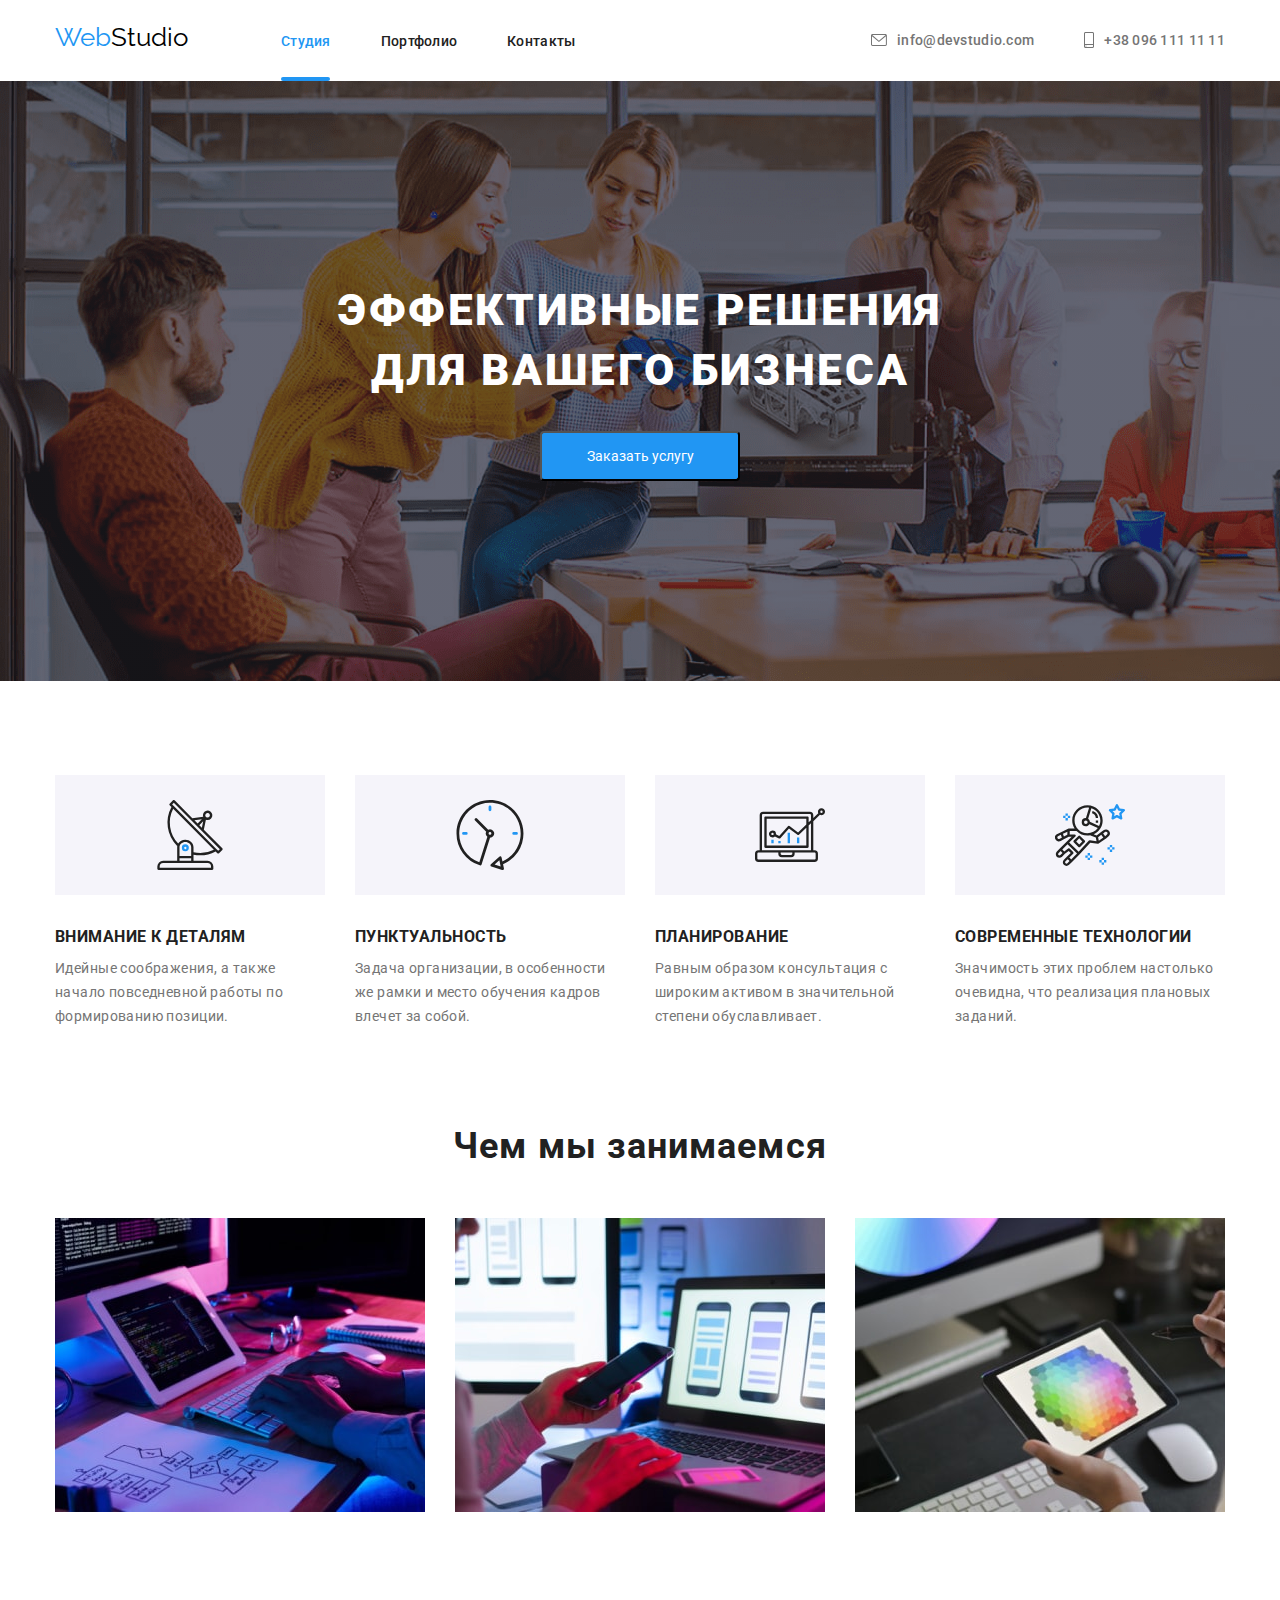
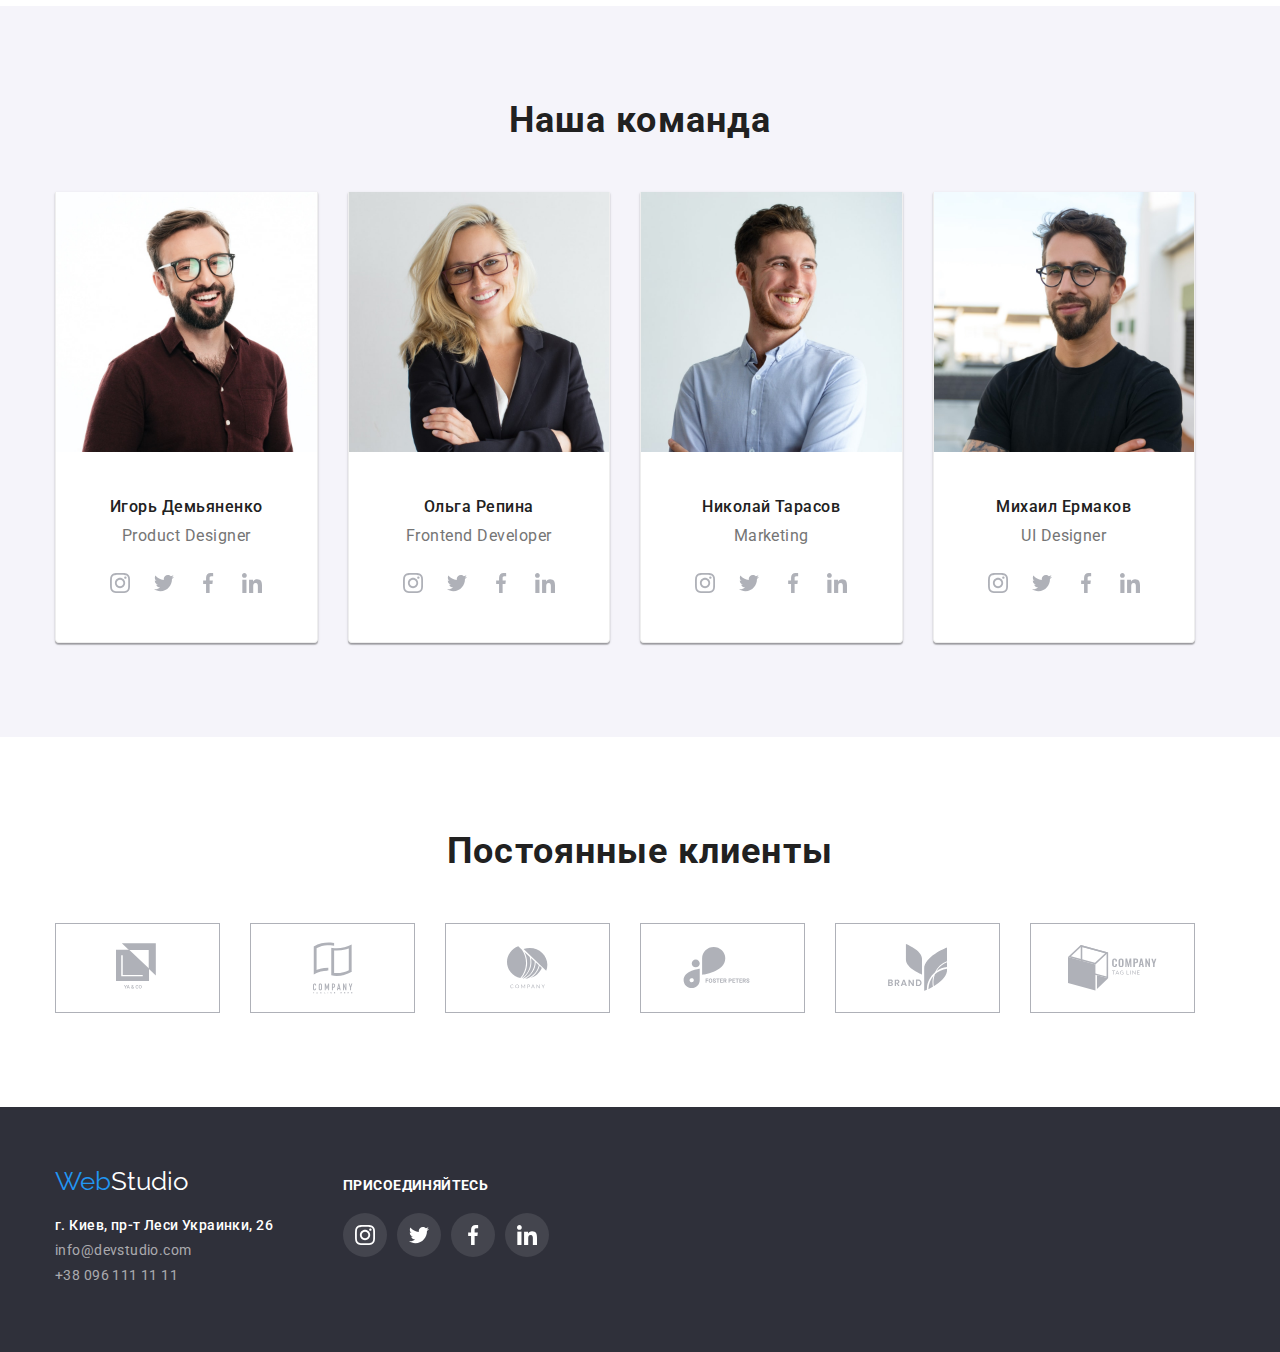
==== index.html @ 27ed043b "Positioning of ::after added" ====
<!DOCTYPE html>
<html lang="ru">
  <head>
    <meta charset="UTF-8" />
    <meta name="viewport" content="width=device-width, initial-scale=1.0" />
    <title>WebStudio</title>
    <link
      rel="stylesheet"
      href="https://cdnjs.cloudflare.com/ajax/libs/modern-normalize/1.0.0/modern-normalize.css"
    />
    <link
      href="https://fonts.googleapis.com/css2?family=Raleway:wght@700&family=Roboto:ital,wght@0,400;0,500;0,900;1,700&display=swap"
      rel="stylesheet"
    />
    <link
    rel="stylesheet"
    href="https://cdnjs.cloudflare.com/ajax/libs/animate.css/4.1.1/animate.min.css"
  />
    <link rel="stylesheet" href="./css/styles.css" />
   <header class="header">
     <div class="container">
      <nav class="nav-list link">
        <a
          class="logo animate__headShake"
          href="./index.html"
          aria-label="Логотип Web Studio"
          lang="en"
          ><span class="web-logo">Web</span> <span class="studio-logo">Studio</span></a
        >
        <ul class="header-items list">
          <li class="header-element">
            <a class="header-item link current" href="/">Студия</a>
          </li>
          <li class="header-element">
            <a class="header-item link" href="./portfolio.html">Портфолио</a>
          </li>
          <li class="header-element">
            <a class="header-item link" href="/">Контакты</a>
          </li>
        </ul>
      </nav>
      <ul class="header-contacts list">
        <li class="header-element">
          
          <a class="contacts-item link" href="mailto:info@devstudio.com">
            <svg class="contacts-svg-icon" width="16px" height="12px">
            <use href="./images/sprite/sprite.svg#icon-envelope">
            </use>
          </svg>info@devstudio.com
        </a></li>
        <li>
          <a class="contacts-item link" href="tel:+380961111111">
            <svg class="contacts-svg-icon" width="10px" height="16px">
            <use href="./images/sprite/sprite.svg#icon-smartphone">
            </use>
          </svg>+38 096 111 11 11</a></li>
      </ul>
        </div>
    </header>
    <main>
      <!--HERO-->
      <section class="hero background">
        <div class="container">
        <h1 class="hero-title">Эффективные решения <br />для вашего бизнеса</h1>
        <button type="button" class="button" data-modal-open>Заказать услугу</button>
      </div>
      </section>
      <!--OUR ADVANTAGES-->
      <section class="advantages-section section">
        <div class="container">
        <h2 hidden>Наши преимущества</h2>
        <ul class="advantages-list list"> 
          <li class="advantages antenna">
            <h3 class="advantages-title">Внимание к деталям</h3>
            <p class="advantages-text">
              Идейные соображения, а также начало повседневной работы по
              формированию позиции.
            </p>
          </li>
          <li class="advantages clock">
            <h3 class="advantages-title">Пунктуальность</h3>
            <p class="advantages-text">
              Задача организации, в особенности же рамки и место обучения кадров
              влечет за собой.
            </p>
          </li>
          <li class="advantages diagram">
            <h3 class="advantages-title">Планирование</h3>
            <p class="advantages-text">
              Равным образом консультация с широким активом в значительной
              степени обуславливает.
            </p>
          </li>
          <li class="advantages astronaut">
            <h3 class="advantages-title">Современные технологии</h3>
            <p class="advantages-text">
              Значимость этих проблем настолько очевидна, что реализация
              плановых заданий.
            </p>
          </li>
        </ul>
        </div>
      </section>
      <!--SERVICES-->
      <section class="services section">
        <div class="container">
        <h2 class="services-title">Чем мы занимаемся</h2>
        <ul class="services-images list ">
          <li class="services-item">
            <img class="services-image"
              src="./images/services/services-1.jpg"
              alt="Сотрудник печатает"
              width="370"
              height="294"
            />
          </li>
          <li class="services-item">
            <img class="services-image"
             src="./images/services/services-2.jpg"
              alt="Сотрудник смотрит в телефон"
              width="370"
              height="294"
            />
          </li>
          <li class="services-item">
            <img class="services-image"
             src="./images/services/services-3.jpg"
              alt="Сотрудник работает с планшетом"
              width="370"
              height="294"
            />
          </li>
        </ul>
      </section>
      <!--OUR TEAM-->
      <section class="team section">
        <div class="container">
        <h2 class="team-title">Наша команда</h2>
        <ul class="team-list list">
          <li class="team-content">
            <img class="team-image"
              src="./images/our-team/team-1.jpg"
              alt="Игорь Демьяненко"
              width="270"
              height="260"
            />
            <div class="team-element">
            <h3 class="team-member">Игорь Демьяненко</h3>
            <p class="team-position" lang="en">Product Designer</p>
         <ul class="social-links list">
           <li class="social-list-item">
<a class="social-link-item" href="/" alt="Instagram">
  <svg class="social-list-svg">
    <use href="./images/sprite/sprite.svg#icon-instagram">
    </use>
  </svg>
</a>
           </li>
           <li class="social-list-item">
<a class="social-link-item" href="/" alt="Twitter">
  <svg class="social-list-svg">
    <use href="./images/sprite/sprite.svg#icon-twitter">
    </use>
  </svg>
</a><li class="social-list-item">
<a class="social-link-item" href="/" alt="Facebook">
  <svg class="social-list-svg">
    <use href="./images/sprite/sprite.svg#icon-facebook">
    </use>
  </svg>
</a>
<li class="social-list-item">
<a class="social-link-item" href="/" alt="LinkedIn">
  <svg class="social-list-svg">
    <use href="./images/sprite/sprite.svg#icon-linkedin">
    </use>
  </svg>
</a>
         </ul>
          </div>
          </li>
          <li class="team-content">
            <img class="team-image"
              src="./images/our-team/team-2.jpg"
              alt="Ольга Репина"
              width="270"
              height="260"
            />
           <div class="team-element">
            <h3 class="team-member">Ольга Репина</h3>
            <p class="team-position" lang="en">Frontend Developer</p>
          <ul class="social-links list">
           <li class="social-list-item">
<a class="social-link-item" href="/" alt="Instagram">
  <svg class="social-list-svg">
    <use href="./images/sprite/sprite.svg#icon-instagram">
    </use>
  </svg>
</a>
           </li>
           <li class="social-list-item">
<a class="social-link-item" href="/" alt="Twitter">
  <svg class="social-list-svg">
    <use href="./images/sprite/sprite.svg#icon-twitter">
    </use>
  </svg>
</a><li class="social-list-item">
<a class="social-link-item" href="/" alt="Facebook">
  <svg class="social-list-svg">
    <use href="./images/sprite/sprite.svg#icon-facebook">
    </use>
  </svg>
</a>
<li class="social-list-item">
<a class="social-link-item" href="/" alt="LinkedIn">
  <svg class="social-list-svg">
    <use href="./images/sprite/sprite.svg#icon-linkedin">
    </use>
  </svg>
</a>
         </ul>
          </div>
          </li>
          <li class="team-content">
            <img class="team-image"
              src="./images/our-team/team-3.jpg"
              alt="Николай Тарасов"
              width="270"
              height="260"
            />
            <div class="team-element">
            <h3 class="team-member">Николай Тарасов</h3>
            <p class="team-position" lang="en">Marketing</p>
           <ul class="social-links list">
           <li class="social-list-item">
<a class="social-link-item" href="/" alt="Instagram">
  <svg class="social-list-svg">
    <use href="./images/sprite/sprite.svg#icon-instagram">
    </use>
  </svg>
</a>
           </li>
           <li class="social-list-item">
<a class="social-link-item" href="/" alt="Twitter">
  <svg class="social-list-svg">
    <use href="./images/sprite/sprite.svg#icon-twitter">
    </use>
  </svg>
</a><li class="social-list-item">
<a class="social-link-item" href="/" alt="Facebook">
  <svg class="social-list-svg">
    <use href="./images/sprite/sprite.svg#icon-facebook">
    </use>
  </svg>
</a>
<li class="social-list-item">
<a class="social-link-item" href="/" alt="LinkedIn">
  <svg class="social-list-svg">
    <use href="./images/sprite/sprite.svg#icon-linkedin">
    </use>
  </svg>
</a>
         </ul>  
          </div>
          </li>
          <li class="team-content">
            <img class="team-image"
              src="./images/our-team/team-4.jpg"
              alt="Михаил Ермаков"
              width="270"
              height="260"
            />
            <div class="team-element">
            <h3 class="team-member">Михаил Ермаков</h3>
            <p class="team-position" lang="en">UI Designer</p>
           <ul class="social-links list">
           <li class="social-list-item">
<a class="social-link-item" href="/" alt="Instagram">
  <svg class="social-list-svg">
    <use href="./images/sprite/sprite.svg#icon-instagram">
    </use>
  </svg>
</a>
           </li>
           <li class="social-list-item">
<a class="social-link-item" href="/" alt="Twitter">
  <svg class="social-list-svg">
    <use href="./images/sprite/sprite.svg#icon-twitter">
    </use>
  </svg>
</a>
</li>
<li class="social-list-item">
<a class="social-link-item" href="/" alt="Facebook">
  <svg class="social-list-svg">
    <use href="./images/sprite/sprite.svg#icon-facebook">
    </use>
  </svg>
</a></li>
<li class="social-list-item">
<a class="social-link-item" href="/" alt="LinkedIn">
  <svg class="social-list-svg">
    <use href="./images/sprite/sprite.svg#icon-linkedin">
    </use>
  </svg>
</a></li>
         </ul>  
          </div>
          </li>
        </ul>
        </div>
      </section>
<!--OUR CLIENTS-->  
      <section class="clients section">
        <div class="container">
          <h2 class="clients-title">Постоянные клиенты</h2>
          <ul class="clients-list list">
            <li class="clients-item">
              <a class="clients-link" href="">
        <svg class="clients-logo" width="44" height="49">
          <use href="./images/sprite/sprite.svg#icon-logo-1"></use>
        </svg>
        </a>
            </li>
            <li class="clients-item">
               <a class="clients-link" href="">
        <svg class="clients-logo" width="40" height="52">
          <use href="./images/sprite/sprite.svg#icon-logo-2"></use>
        </svg>
        </a>
            </li>
            <li class="clients-item">
               <a class="clients-link" href="">
        <svg class="clients-logo" width="41" height="43">
          <use href="./images/sprite/sprite.svg#icon-logo-3"></use>
        </svg>
        </a>
            </li>
            <li class="clients-item">
               <a class="clients-link" href="">
        <svg class="clients-logo" width="80" height="42">
          <use href="./images/sprite/sprite.svg#icon-logo-4"></use>
        </svg>
        </a>
            </li>
            <li class="clients-item">
              <a class="clients-link" href="">
        <svg class="clients-logo" width="59" height="47">
          <use href="./images/sprite/sprite.svg#icon-logo-5"></use>
        </svg>
        </a>
            </li>
            <li class="clients-item">
               <a class="clients-link" href="">
        <svg class="clients-logo" width="89" height="46">
          <use href="./images/sprite/sprite.svg#icon-logo-6"></use>
        </svg>
        </a>
            </li>
          </ul>
        </div>

      </section>
    
    </main>
    
     <footer class="contacts background">
        <div class="container">
          <section class="section-details">
      
          
        <a class="footer-logo" href="./index.html" aria-label="Логотип Web Studio" lang="en"
          ><span class="web-logo">Web</span>
          <span class="studio-footer">Studio</span></a
        >
        <address>
          <ul>
          <li class="footer-address list"><a class="address link" 
            href="https://www.google.com/maps/place/Lesi+Ukrainky+Blvd,+26,+Kyiv,+Ukraine,+02000/@50.4265807,30.5361971,17z/data=!3m1!4b1!4m5!3m4!1s0x40d4cf0e033ecbe9:0x57a4dffefec77da0!8m2!3d50.4265807!4d30.5383858"
            >г. Киев, пр-т Леси Украинки, 26</a
          ></li>

         <li class="footer-address list"><a class="contact-details link" href="mailto:info@devstudio.com">info@devstudio.com</a></li>
          <li class="footer-address list"><a class="contact-details link" href="tel:+380961111111">+38 096 111 11 11</a></li>
        </ul>
        </address>
        </section>
        <div class="join-us">
          <b class="join-us-title">присоединяйтесь</b>
          <ul class="footer-social-links list">
            <li class="footer-list-item">
<a class="footer-social-link" href="/" alt="Instagram">
  <svg class="footer-social-svg">
    <use href="./images/sprite/sprite.svg#icon-instagram">
    </use>
  </svg>
</a>
            </li>
           <li class="footer-list-item">
<a class="footer-social-link" href="/" alt="Twitter">
  <svg class="footer-social-svg">
    <use href="./images/sprite/sprite.svg#icon-twitter">
    </use>
  </svg>
</a></li>
<li class="footer-list-item">
<a class="footer-social-link" href="/" alt="Facebook">
  <svg class="footer-social-svg">
    <use href="./images/sprite/sprite.svg#icon-facebook">
    </use>
  </svg>
</a></li>
<li class="footer-list-item">
<a class="footer-social-link" href="/" alt="LinkedIn">
  <svg class="footer-social-svg">
    <use href="./images/sprite/sprite.svg#icon-linkedin">
    </use>
  </svg>
</a></li>
          </ul>
        </div>
        </div>
      </footer>
      <div class="backdrop is-hidden" data-modal>
        <div class="modal">
         <button type="button" class="close-button" data-modal-close>
           X
         </button>
        </div>
      </div>
      <script src="./js/modal.js">

      </script>
  </body>
</html>
---- css/styles.css ----
:root {
  /* Fonts */
  --main-font: "Roboto", sans-serif;
  --logo-font: "Raleway", sans-serif;
  /* Colors */
  --white-color: #ffffff;
  --black-color: #000000;
  --title-text-color: #212121;
  --primary-text-color: #757575;
  --section-background-color: #2f303a;
  --team-background-color: #f5f4fa;
  --accent-color: #2196f3;
  --active-links-color: #3c20f3;
  --contact-details-color: rgba(255, 255, 255, 0.6);
  --border-color: #eeeeee;
  --border-bottom-color: #ececec;
  --gradient-color: rgba(47, 48, 58, 0.4);
  --social-links-color: #afb1b8;
  --footer-social-links: rgba(255, 255, 255, 0.1);
  --overlay-color: rgba(0, 0, 0, 0.2);
  --portfolio-overlay: rgba(33, 150, 243, 0.9);
  --close-border-color: 1px solid rgba(0, 0, 0, 0.1);
}
*,
*::before,
*::after {
  margin: 0;
  padding: 0;
}
body {
  background-color: var(--white-color);
  font-family: var(--main-font);
  font-size: 14px;
}
img {
  display: block;
  width: 100%;
  height: auto;
}
.list {
  list-style: none;
}
.link {
  text-decoration: none;
}
.address {
  font-style: normal;
}
.container {
  width: 1200px;
  padding: 0 15px;
  margin: 0 auto;
}
.section {
  padding-top: 94px;
  padding-bottom: 94px;
}

/* ======== LOGO ======== */

.logo {
  font-family: var(--logo-font);

  display: flex;
  margin-right: 93px;

  font-size: 26px;
  text-decoration: none;
  animation-duration: 1500ms;
}
.footer-logo {
  font-family: var(--logo-font);

  display: flex;

  font-size: 26px;
  text-decoration: none;
  margin-bottom: 20px;
}
.web-logo {
  color: var(--accent-color);
}
.studio-logo {
  color: var(--black-color);
}
.studio-footer {
  color: var(--white-color);
}
.background {
  background-color: var(--section-background-color);
}

/* ======== END LOGO ======== */
/* ====== HEADER NAVIGATION LIST =======*/
.header .container {
  display: flex;
  align-items: baseline;
}
.header-bottom .container {
  display: flex;
  align-items: center;
  border-bottom: 1px solid var(--border-bottom-color);
}
.header-item {
  color: var(--title-text-color);

  font-weight: 500;
  line-height: 1.142;
  letter-spacing: 0.02em;
  transition: color 250ms cubic-bezier(0.4, 0, 0.2, 1);
}
.current::after {
  position: absolute;
  bottom: 0;
  content: "";
  display: flex;
  width: 49px;
  height: 4px;
  border-radius: 2px;
  margin-top: 28px;
  background-color: var(--accent-color);
}
.header-element {
  display: flex;
  margin-right: 50px;
}
.header-element:not(last-child) {
  margin-right: 50px;
}
.header-item:hover,
.header-item:focus,
.contacts-item:hover,
.contacts-item:focus {
  color: var(--accent-color);
}
.header-item:active {
  color: var(--active-links-color);
}
.header-items {
  display: flex;
  align-items: center;
  position: relative;
}
.header-items .link.current {
  color: var(--accent-color);
}
.nav-list {
  display: flex;
  align-items: baseline;
}

.header-contacts {
  display: flex;
  align-items: center;
  margin-left: auto;
}
.contacts-item {
  color: var(--primary-text-color);

  font-weight: 500;
  letter-spacing: 0.02em;
  transition: color 250ms cubic-bezier(0.4, 0, 0.2, 1);
}
.contacts-svg-icon {
  display: flex;
  align-self: center;
  margin-right: 10px;
}
.contacts-item .contacts-svg-icon {
  fill: var(--primary-text-color);
}
.contacts-item:hover .contacts-svg-icon,
.contacts-item:focus .contacts-svg-icon {
  fill: var(--accent-color);
}
.nav-list .link,
.header-contacts .link {
  display: flex;
  padding-top: 32px;
  padding-bottom: 32px;
}

/* ====== END HEADER NAVIGATION LIST =======*/
/* ======== HERO ======== */
.hero {
  margin: 0 auto;
  max-width: 1600px;
  background-image: linear-gradient(
      var(--gradient-color),
      var(--gradient-color)
    ),
    url("../images/hero/hero.png");
}
.hero .container {
  text-align: center;
  padding-top: 200px;
  padding-bottom: 200px;
}
.hero-title {
  color: var(--white-color);

  font-weight: 900;
  font-size: 44px;
  line-height: 1.363;
  letter-spacing: 0.06em;

  text-align: center;
  text-transform: uppercase;
}

/* ======== END HERO ======== */
/* ======== BUTTON ======== */

.button {
  background-color: var(--accent-color);
  color: var(--white-color);

  min-width: 200px;
  height: 50px;
  border-radius: 4px;
  padding: 10px 32px;
  margin-top: 30px;
}
.backdrop {
  position: fixed;
  top: 0;
  left: 0;
  width: 100%;
  height: 100%;
  background-color: var(--overlay-color);
  transition: all 250ms linear;
}
.backdrop.is-hidden {
  opacity: 0;
  visibility: hidden;
  pointer-events: none;
  transition: all 250ms linear 250ms;
}
.backdrop.is-hidden .modal {
  transform: translate(-50%, -50%) scale(0);
  transition: all 250ms linear 0ms;
}
.modal {
  position: absolute;
  top: 50%;
  left: 50%;
  transform: translate(-50%, -50%) scale(1);
  width: 528px;
  height: 581px;
  background-color: var(--white-color);
  transition: all 250ms linear 250ms;
}
.close-button {
  position: absolute;
  top: 8px;
  right: 8px;
  width: 30px;
  height: 30px;
  border: 1px solid var(--close-border-color);
  border-radius: 50%;
  background-color: var(--white-color);
  cursor: pointer;
}
/* ======== END BUTTON ======== */
/* ======= OUR ADVANTAGES ======== */

.advantages-section {
  padding-bottom: 0;
}
.advantages .container {
  display: flex;
  text-align: center;
}
.advantages-list {
  display: flex;
  text-align: left;
}

.advantages-title {
  color: var(--title-text-color);

  font-weight: 700;
  line-height: 1.142;
  letter-spacing: 0.03em;
  margin-bottom: 10px;

  text-transform: uppercase;
}
.advantages-item {
  width: 270px;
  margin-right: 30px;
}
.advantages-item:nth-child(n + 4) {
  margin-right: 0;
}
.advantages::before {
  display: inline-block;
  content: "";
  width: 270px;
  height: 120px;
  background-color: var(--team-background-color);
  margin-bottom: 30px;

  background-repeat: no-repeat;
  background-position: center;
}
.antenna::before {
  background-image: url(../images/sprite/antenna.svg);
}
.clock::before {
  background-image: url(../images/sprite/clock.svg);
}
.diagram::before {
  background-image: url(../images/sprite/diagram.svg);
}
.astronaut::before {
  background-image: url(../images/sprite/astronaut.svg);
}
.advantages-text {
  color: var(--primary-text-color);

  font-weight: 400;
  line-height: 1.714;
  letter-spacing: 0.03em;
  width: 270px;
  height: 75px;
  margin-right: 30px;
}
/* ======= END OUR ADVANTAGES ======== */
/* ======= SERVICES ======= */

.services .container {
  display: block;
}

.services-images {
  display: flex;
  font-size: 0;
}
.services-item {
  display: flex;
  margin-right: 30px;
}
.services-item:nth-child(3n) {
  margin-right: 0;
}
.services-title {
  color: var(--title-text-color);

  font-weight: 700;
  font-size: 36px;
  line-height: 1.166;
  text-align: center;
  letter-spacing: 0.03em;
  margin-bottom: 50px;
}
/* ======= END SERVICES ======= */
/* ======== OUR TEAM ========*/
.team {
  background-color: var(--team-background-color);
}
.team-list {
  display: flex;
  align-items: center;
}
.team-element {
  padding: 15px 30px;
}
.team-title {
  color: var(--title-text-color);

  font-weight: 700;
  font-size: 36px;
  line-height: 1.166;
  text-align: center;
  letter-spacing: 0.03em;
  margin-bottom: 50px;
}
.team-image {
  display: flex;
  width: 270px;
  margin-bottom: 30px;
}
.team-image:nth-child(4n) {
  margin: 0;
}
.team-content {
  background: var(--white-color);

  box-sizing: border-box;
  border-left: 1px solid var(--border-color);
  border-right: 1px solid var(--border-color);
  border-bottom: 1px solid var(--border-color);
  border-radius: 0px 0px 4px 4px;
  overflow: hidden;
  box-shadow: 0px 1px 3px rgba(0, 0, 0, 0.12), 0px 1px 1px rgba(0, 0, 0, 0.14),
    0px 2px 1px rgba(0, 0, 0, 0.2);
  border-radius: 0px 0px 4px 4px;

  margin-right: 30px;
}
.team-member {
  color: var(--title-text-color);

  font-weight: 500;
  font-size: 16px;
  line-height: 1.187;
  letter-spacing: 0.03em;

  text-align: center;
  margin-bottom: 10px;
}
.team-position {
  color: var(--primary-text-color);

  font-weight: 400;
  font-size: 16px;
  line-height: 1.187;
  letter-spacing: 0.03em;

  text-align: center;
  margin-bottom: 16px;
}
.social-links {
  display: flex;
  justify-content: center;
  padding-bottom: 22px;
}
.social-link-item {
  display: flex;
  justify-content: center;
  align-items: center;
  background-color: var(--white-color);
  border-radius: 50%;
  width: 44px;
  height: 44px;
  transition: background-color 250ms cubic-bezier(0.4, 0, 0.2, 1);
}
.social-list-svg {
  width: 20px;
  height: 20px;
  fill: var(--social-links-color);
}
.social-list-item:hover .social-list-svg,
.social-list-item:focus .social-list-svg {
  fill: var(--white-color);
}
.social-link-item:hover,
.social-link-item:focus {
  background-color: var(--accent-color);
}

/* ======== END OUR TEAM ========*/
/* ======== CLIENTS ==========*/
.clients-title {
  color: var(--title-text-color);

  font-weight: 700;
  font-size: 36px;
  line-height: 1.166;
  text-align: center;
  letter-spacing: 0.03em;
  margin-bottom: 50px;
}
.clients-list {
  display: flex;
}
.clients-link {
  display: flex;
}

.clients-item {
  display: flex;
  justify-content: center;
  align-items: center;
  border: 1px solid var(--social-links-color);
  margin-right: 30px;

  width: 170px;
  height: 90px;
  transition: all 250ms cubic-bezier(0.4, 0, 0.2, 1);
}
.clients-logo {
  display: flex;

  fill: var(--social-links-color);
}
.clients-item:hover .clients-logo,
.clients-item:focus .clients-logo {
  fill: var(--accent-color);
}
.clients-item:hover,
.clients-item:focus {
  border-color: var(--accent-color);
  fill: var(--accent-color);
}
.clients-item:not(last-child) {
  margin-right: 30px;
}
/* ======== END CLIENTS ========== */
/* ======== PORTFOLIO ======== */
.button-items {
  display: flex;
  justify-content: center;
  margin-bottom: 50px;
}
.button-title {
  color: var(--title-text-color);

  font-weight: 500;
  font-size: 16px;
  line-height: 1.625;
  letter-spacing: 0.03em;

  text-align: center;
  padding: 6px 22px;
  transition: all 250ms cubic-bezier(0.4, 0, 0.2, 1);
}
.button-title:hover,
.button-title:focus {
  background-color: var(--accent-color);
  color: var(--white-color);
}
.button-element {
  margin-right: 8px;

  box-sizing: border-box;
  border-radius: 4px;
  overflow: hidden;
}
.button-element:last-child {
  margin: 0;
}
.button-element .link {
  display: block;

  padding-top: 54px;
  padding-bottom: 54px;
}
.portfolio .container {
  display: flex;
  align-items: center;
}
.portfolio-list {
  display: flex;

  flex-wrap: wrap;
}
.portfolio-name {
  color: var(--title-text-color);

  font-weight: 700;
  font-size: 18px;
  line-height: 2;
  letter-spacing: 0.06em;

  margin-bottom: 4px;

  transition: color 250ms cubic-bezier(0.4, 0, 0.2, 1);
}
.portfolio-item {
  color: var(--primary-text-color);

  font-weight: normal;
  font-size: 16px;
  line-height: 1.875;
  letter-spacing: 0.03em;
}
.portfolio-element {
  position: relative;
  background: var(--white-color);

  display: flex;

  width: 370px;
  margin-right: 30px;
  margin-bottom: 30px;
}
.portfolio-element:nth-child(3n) {
  margin-right: 0;
}
.portfolio-element:nth-last-child(-n + 3) {
  margin-bottom: 0;
}
.portfolio-title {
  transition: all 250ms cubic-bezier(0.4, 0, 0.2, 1);
}
.portfolio-title:hover,
.portfolio-title:focus {
  box-shadow: 0px 1px 1px rgba(0, 0, 0, 0.12), 0px 4px 4px rgba(0, 0, 0, 0.06),
    1px 4px 6px rgba(0, 0, 0, 0.16);
}
.portfolio-content {
  padding: 20px 24px;

  box-sizing: border-box;
  border-left: 1px solid var(--border-color);
  border-right: 1px solid var(--border-color);
  border-bottom: 1px solid var(--border-color);
}
.portfolio-name:hover,
.portfolio-name:focus {
  color: var(--accent-color);
}
.overlay {
  position: absolute;
  top: 0;
  left: 0;
  width: 100%;
  height: 294px;
  background-color: var(--portfolio-overlay);
}
/* ======== END PORTFOLIO ======== */
/* ======= CONTACTS ========= */

.contacts .container {
  display: flex;
  align-items: baseline;
  margin-left: auto;
  margin-right: auto;
  padding-top: 60px;
  padding-bottom: 60px;
}
.section-details {
  display: block;
}
.address {
  color: var(--white-color);

  font-weight: 500;
  letter-spacing: 0.03em;
  padding-top: 20px;
  transition: color 250ms cubic-bezier(0.4, 0, 0.2, 1);
}
.address:hover,
.address:focus {
  color: var(--accent-color);
}
.footer-address {
  margin-bottom: 9px;
}
.contact-details {
  color: var(--contact-details-color);

  font-style: normal;
  font-weight: 400;
  letter-spacing: 0.03em;
  transition: color 250ms cubic-bezier(0.4, 0, 0.2, 1);
}
.contact-details:hover,
.contact-details:focus {
  color: var(--accent-color);
}
/* ======= END CONTACTS ========= */
/* ======= JOIN US ========= */
.join-us {
  margin-left: 70px;
}
.join-us-title {
  display: flex;
  color: var(--white-color);
  font-weight: 700;
  font-size: 14px;
  letter-spacing: 0.03em;
  text-transform: uppercase;
  padding-bottom: 20px;
  font-style: none;
}
.footer-social-links {
  display: flex;
  align-items: center;
}
.footer-social-link {
  display: flex;
  justify-content: center;
  align-items: center;
  background-color: var(--footer-social-links);
  border-radius: 50%;
  width: 44px;
  height: 44px;
  transition-property: background-color 250ms cubic-bezier(0.4, 0, 0.2, 1);
}
.footer-list-item {
  margin-left: 10px;
}
.footer-list-item:first-child {
  margin-left: 0px;
}
.footer-social-svg {
  width: 20px;
  height: 20px;
  fill: var(--white-color);
}
.footer-social-link:hover,
.footer-social-link:focus {
  background-color: var(--accent-color);
}
.social-list-item:hover .footer-social-svg,
.social-list-item:focus .social-list-svg {
  fill: var(--white-color);
}
/* ======= END JOIN US ========= */
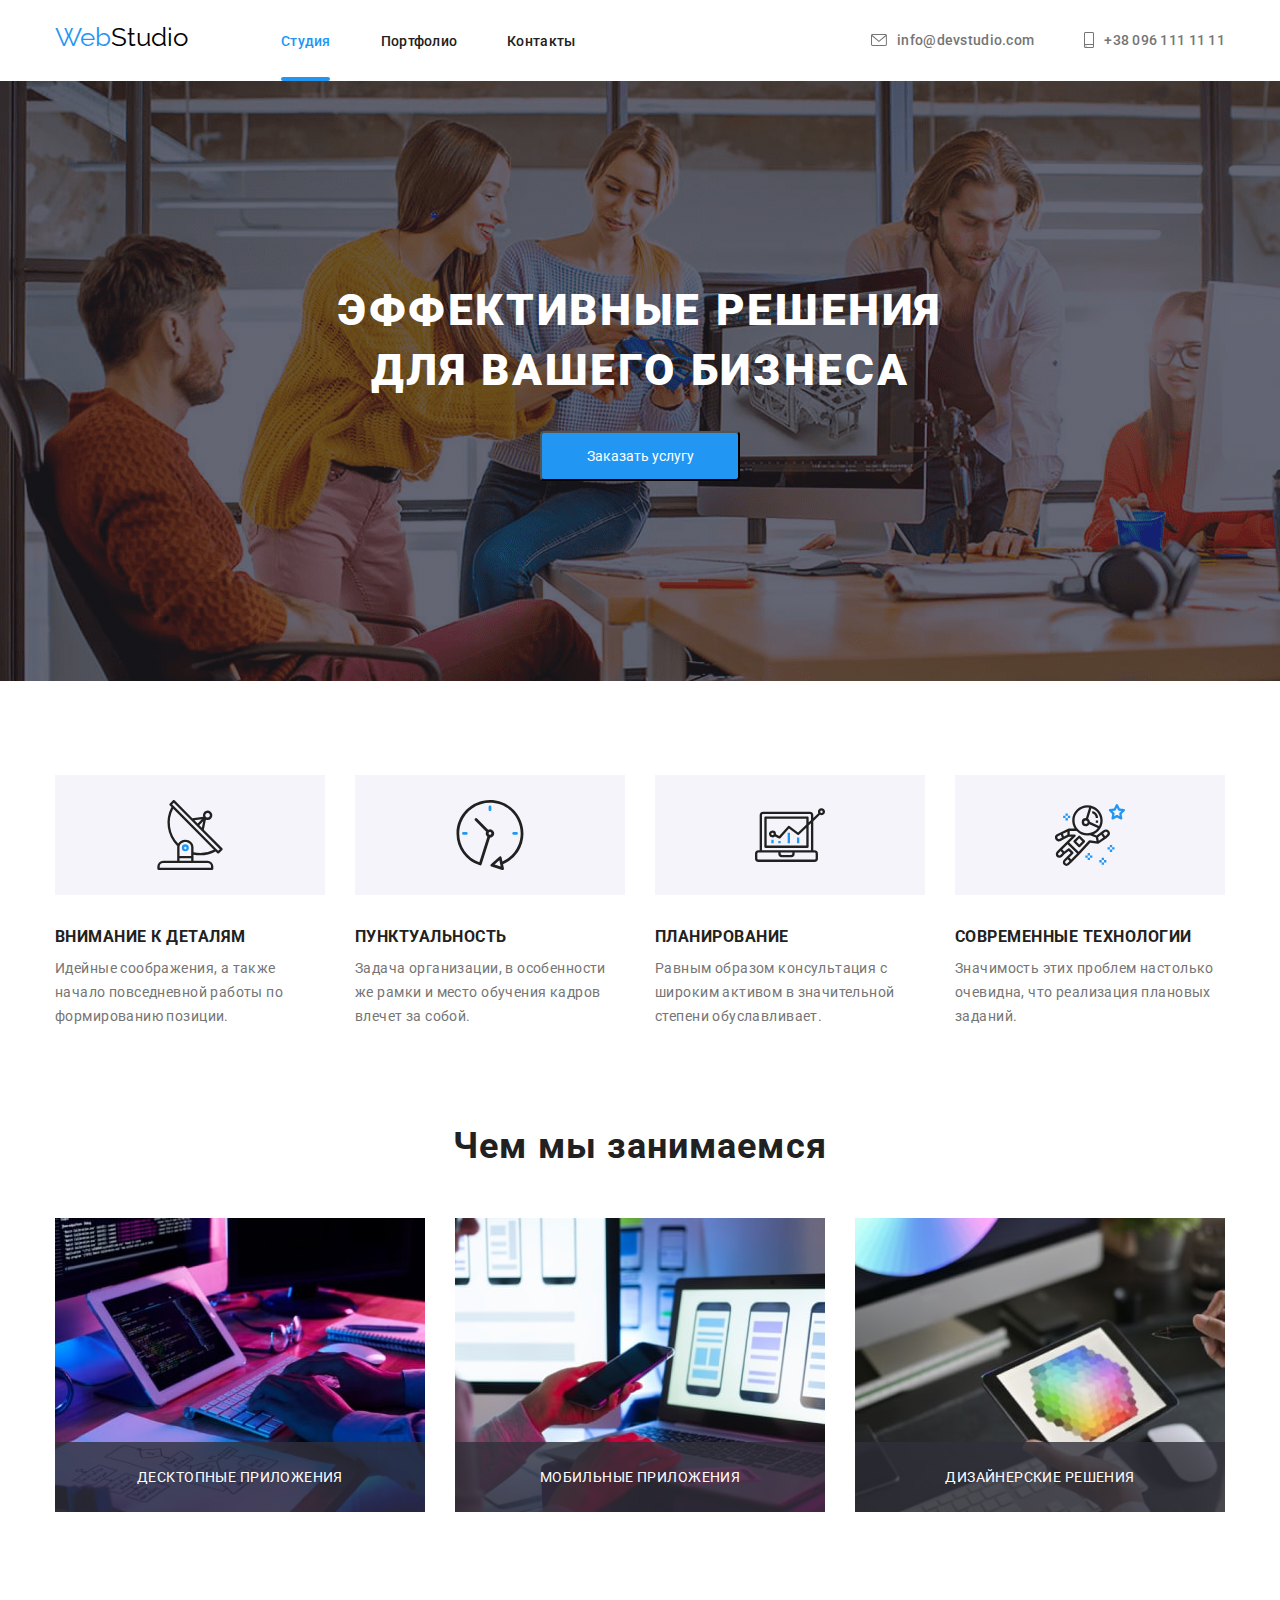
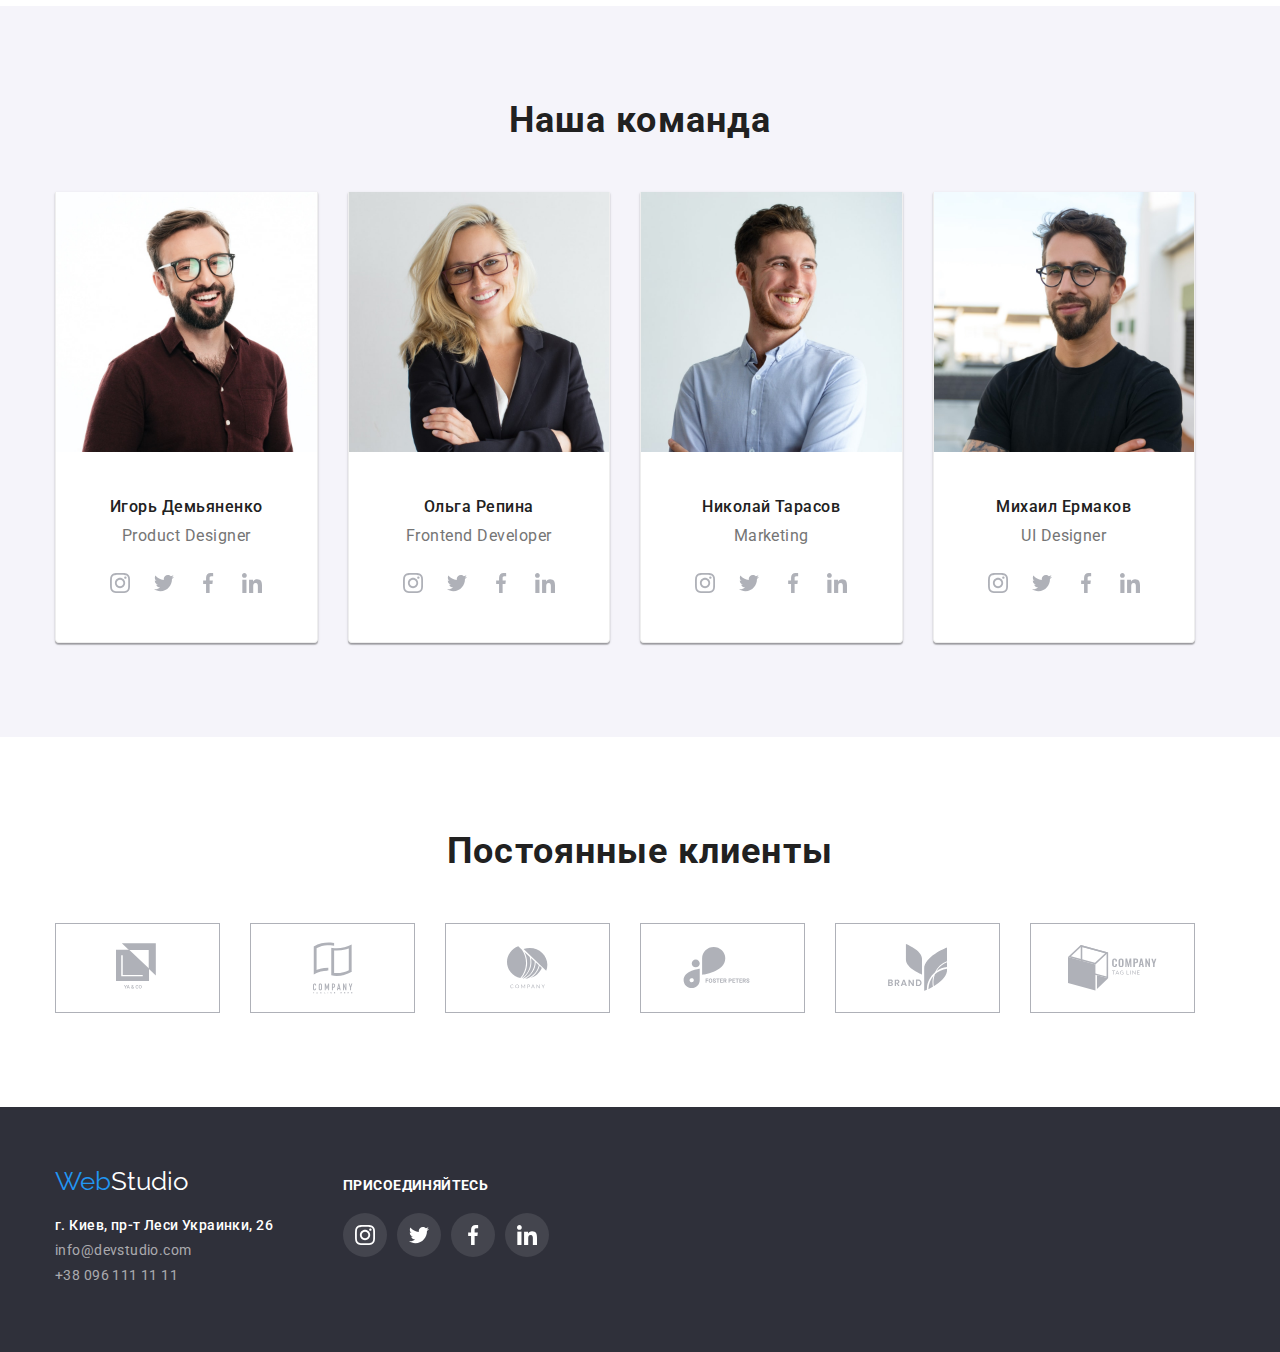
==== commit 610e8886: "Services Overlay added" ====
--- a/index.html
+++ b/index.html
@@ -63,6 +63,16 @@
         <div class="container">
         <h1 class="hero-title">Эффективные решения <br />для вашего бизнеса</h1>
         <button type="button" class="button" data-modal-open>Заказать услугу</button>
+      <div class="backdrop is-hidden" data-modal>
+        <div class="modal">
+         <button type="button" class="close-button" data-modal-close>
+         Х
+         </button>
+        </div>
+      </div>
+      <script src="./js/modal.js">
+
+      </script>
       </div>
       </section>
       <!--OUR ADVANTAGES-->
@@ -107,28 +117,37 @@
         <h2 class="services-title">Чем мы занимаемся</h2>
         <ul class="services-images list ">
           <li class="services-item">
+            <div class="services-overlay">
             <img class="services-image"
               src="./images/services/services-1.jpg"
               alt="Сотрудник печатает"
               width="370"
               height="294"
             />
+            <p class="overlay-text">Десктопные приложения</p>
+            </div>
           </li>
           <li class="services-item">
+            <div class="services-overlay">
             <img class="services-image"
              src="./images/services/services-2.jpg"
               alt="Сотрудник смотрит в телефон"
               width="370"
               height="294"
             />
+            <p class="overlay-text">Мобильные приложения</p>
+            </div>
           </li>
           <li class="services-item">
+            <div class="services-overlay">
             <img class="services-image"
              src="./images/services/services-3.jpg"
               alt="Сотрудник работает с планшетом"
               width="370"
               height="294"
             />
+            <p class="overlay-text">Дизайнерские решения</p>
+            </div>
           </li>
         </ul>
       </section>
@@ -421,15 +440,6 @@
         </div>
         </div>
       </footer>
-      <div class="backdrop is-hidden" data-modal>
-        <div class="modal">
-         <button type="button" class="close-button" data-modal-close>
-           X
-         </button>
-        </div>
-      </div>
-      <script src="./js/modal.js">
-
-      </script>
+      
   </body>
 </html>
--- a/css/styles.css
+++ b/css/styles.css
@@ -17,9 +17,12 @@
   --gradient-color: rgba(47, 48, 58, 0.4);
   --social-links-color: #afb1b8;
   --footer-social-links: rgba(255, 255, 255, 0.1);
+  /* Overlays */
   --overlay-color: rgba(0, 0, 0, 0.2);
   --portfolio-overlay: rgba(33, 150, 243, 0.9);
+  --overlay-text: rgba(255, 255, 255, 1);
   --close-border-color: 1px solid rgba(0, 0, 0, 0.1);
+  --services-overlay: rgba(47, 48, 58, 0.8);
 }
 *,
 *::before,
@@ -120,6 +123,7 @@
   margin-top: 28px;
   background-color: var(--accent-color);
 }
+
 .header-element {
   display: flex;
   margin-right: 50px;
@@ -354,6 +358,30 @@
   letter-spacing: 0.03em;
   margin-bottom: 50px;
 }
+.services-overlay {
+  position: relative;
+}
+.overlay-text {
+  position: absolute;
+  bottom: 0;
+  left: 0;
+
+  display: flex;
+  justify-content: center;
+  align-items: center;
+
+  padding-top: 27px 0;
+  font-size: 14px;
+  font-weight: 700px;
+  font-style: normal;
+  text-transform: uppercase;
+  letter-spacing: 0.03em;
+
+  background-color: var(--services-overlay);
+  color: var(--overlay-text);
+  width: 370px;
+  height: 70px;
+}
 /* ======= END SERVICES ======= */
 /* ======== OUR TEAM ========*/
 .team {
@@ -537,6 +565,17 @@
   padding-top: 54px;
   padding-bottom: 54px;
 }
+.portfolio-current::after {
+  position: absolute;
+  bottom: 0;
+  content: "";
+  display: flex;
+  width: 78px;
+  height: 4px;
+  border-radius: 2px;
+  margin-top: 28px;
+  background-color: var(--accent-color);
+}
 .portfolio .container {
   display: flex;
   align-items: center;
@@ -566,8 +605,11 @@
   line-height: 1.875;
   letter-spacing: 0.03em;
 }
+.portfolio-img-overlay {
+  position: relative;
+  overflow: hidden;
+}
 .portfolio-element {
-  position: relative;
   background: var(--white-color);
 
   display: flex;
@@ -575,6 +617,9 @@
   width: 370px;
   margin-right: 30px;
   margin-bottom: 30px;
+}
+.portfolio-element:hover .overlay {
+  transform: translateY(0%);
 }
 .portfolio-element:nth-child(3n) {
   margin-right: 0;
@@ -606,9 +651,26 @@
   position: absolute;
   top: 0;
   left: 0;
+
+  display: flex;
+  justify-content: center;
+  align-items: center;
+
+  padding: 24px 63px;
+  font-size: 16px;
+  font-weight: 400px;
+  font-style: normal;
+  line-height: 1.55;
+  text-align: left;
+  letter-spacing: 0.06em;
+
+  background-color: var(--portfolio-overlay);
+  color: var(--overlay-text);
   width: 100%;
-  height: 294px;
-  background-color: var(--portfolio-overlay);
+  height: 100%;
+
+  transform: translateY(100%);
+  transition: all 250ms linear;
 }
 /* ======== END PORTFOLIO ======== */
 /* ======= CONTACTS ========= */
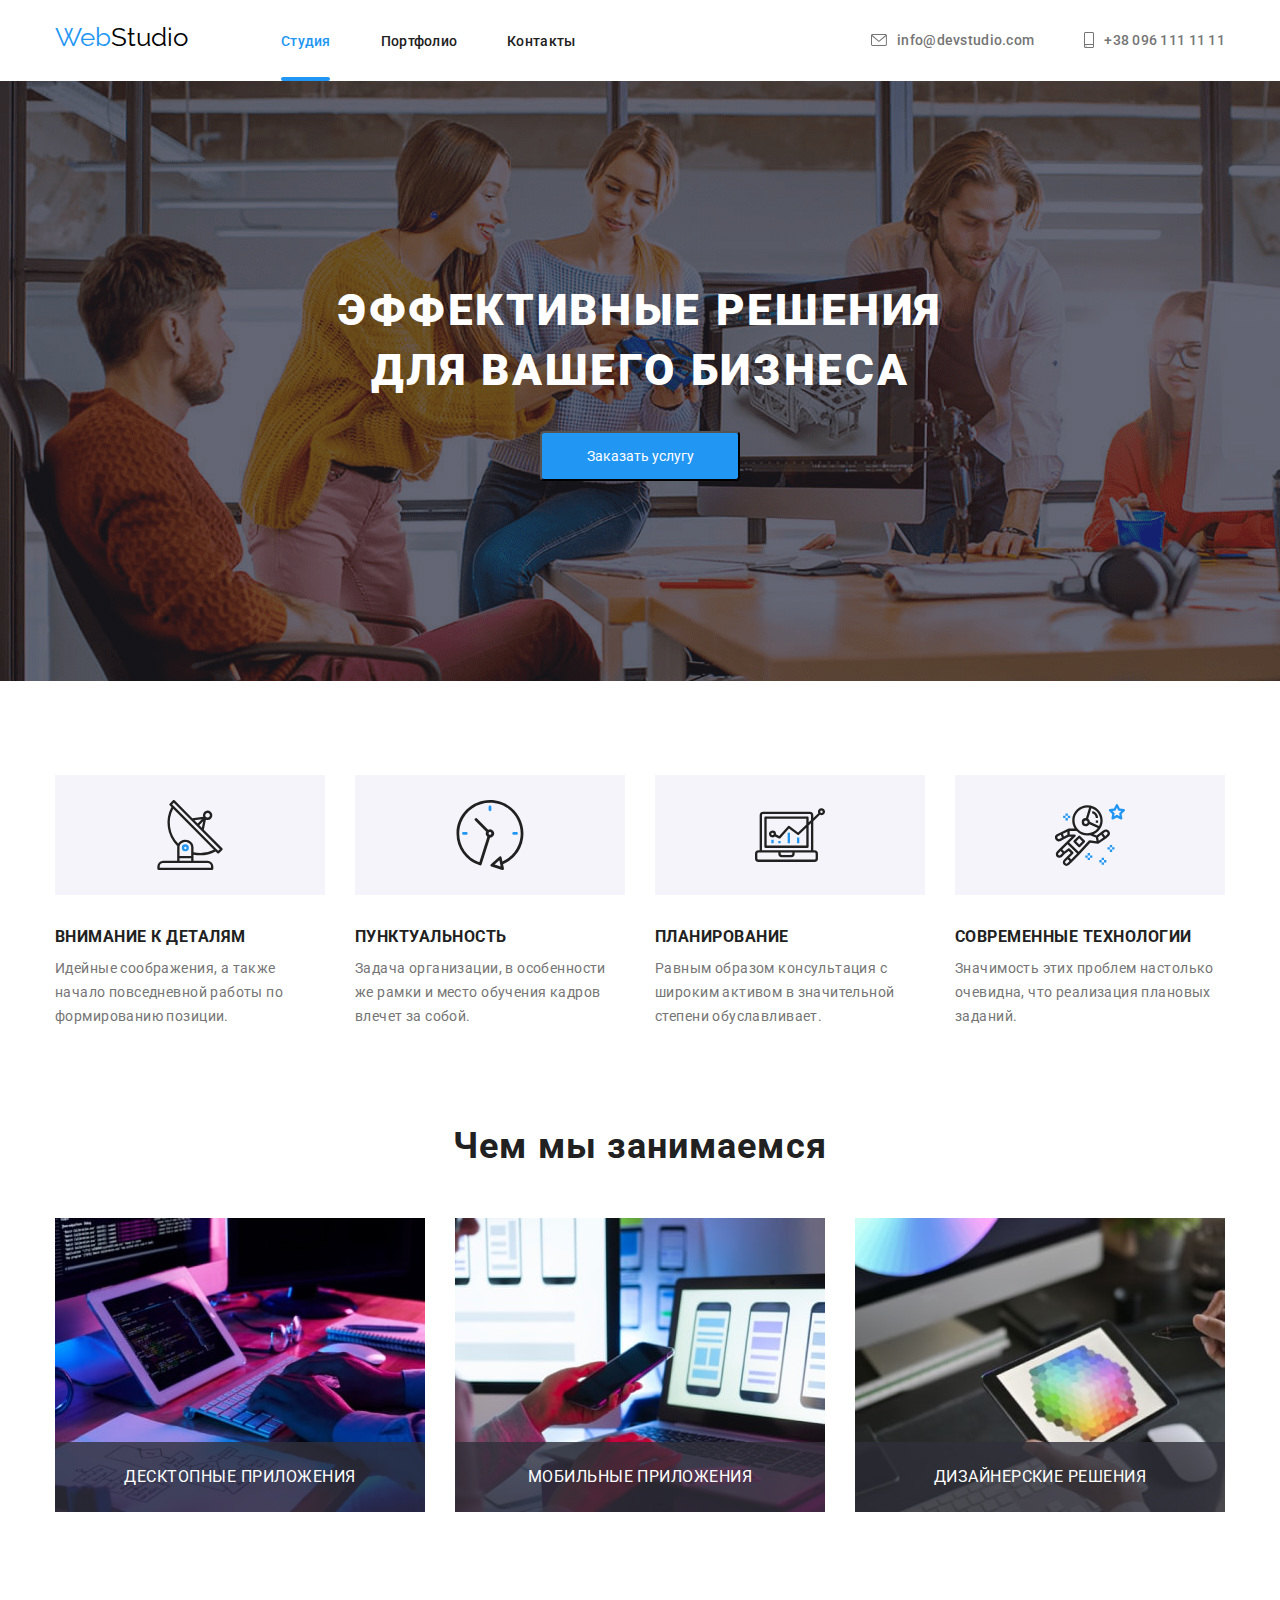
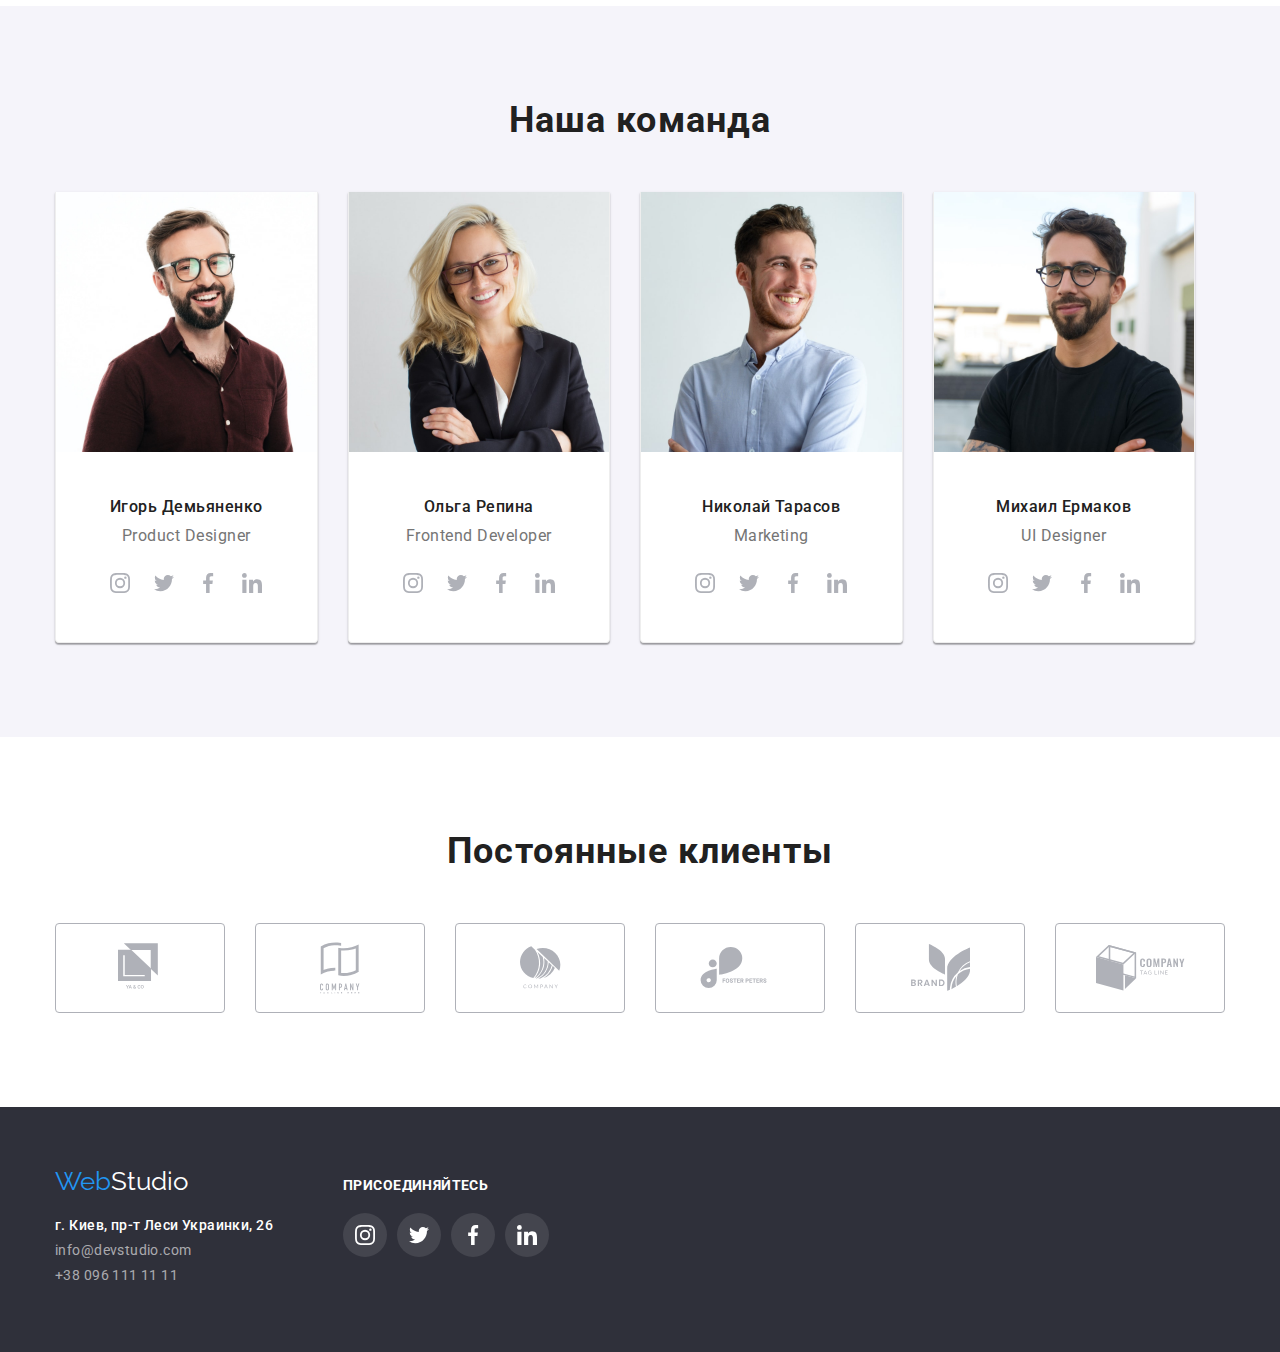
==== commit 7c0d5f83: "Close svg button added" ====
--- a/index.html
+++ b/index.html
@@ -66,7 +66,10 @@
       <div class="backdrop is-hidden" data-modal>
         <div class="modal">
          <button type="button" class="close-button" data-modal-close>
-         Х
+         <svg class="close-svg">
+           <use href="./images/sprite/sprite.svg#icon-close">
+           </use>
+         </svg>
          </button>
         </div>
       </div>
--- a/css/styles.css
+++ b/css/styles.css
@@ -17,11 +17,12 @@
   --gradient-color: rgba(47, 48, 58, 0.4);
   --social-links-color: #afb1b8;
   --footer-social-links: rgba(255, 255, 255, 0.1);
+  --close-x: rgba(0, 0, 0, 1);
   /* Overlays */
   --overlay-color: rgba(0, 0, 0, 0.2);
   --portfolio-overlay: rgba(33, 150, 243, 0.9);
   --overlay-text: rgba(255, 255, 255, 1);
-  --close-border-color: 1px solid rgba(0, 0, 0, 0.1);
+  --close-border-color: rgba(0, 0, 0, 0.1);
   --services-overlay: rgba(47, 48, 58, 0.8);
 }
 *,
@@ -262,8 +263,13 @@
   height: 30px;
   border: 1px solid var(--close-border-color);
   border-radius: 50%;
+  cursor: pointer;
   background-color: var(--white-color);
-  cursor: pointer;
+}
+.close-svg {
+  width: 18px;
+  height: 18px;
+  fill: var(--close-x);
 }
 /* ======== END BUTTON ======== */
 /* ======= OUR ADVANTAGES ======== */
@@ -371,7 +377,7 @@
   align-items: center;
 
   padding-top: 27px 0;
-  font-size: 14px;
+  font-size: 16px;
   font-weight: 700px;
   font-style: normal;
   text-transform: uppercase;
@@ -495,17 +501,16 @@
 }
 .clients-link {
   display: flex;
-}
-
-.clients-item {
-  display: flex;
   justify-content: center;
   align-items: center;
-  border: 1px solid var(--social-links-color);
-  margin-right: 30px;
-
   width: 170px;
   height: 90px;
+  border: 1px solid var(--social-links-color);
+  border-radius: 4px;
+}
+.clients-item {
+  display: flex;
+  margin-right: 30px;
   transition: all 250ms cubic-bezier(0.4, 0, 0.2, 1);
 }
 .clients-logo {
@@ -513,12 +518,12 @@
 
   fill: var(--social-links-color);
 }
-.clients-item:hover .clients-logo,
-.clients-item:focus .clients-logo {
+.clients-link:hover .clients-logo,
+.clients-link:focus .clients-logo {
   fill: var(--accent-color);
 }
-.clients-item:hover,
-.clients-item:focus {
+.clients-link:hover,
+.clients-link:focus {
   border-color: var(--accent-color);
   fill: var(--accent-color);
 }
@@ -657,10 +662,10 @@
   align-items: center;
 
   padding: 24px 63px;
-  font-size: 16px;
+  font-size: 14px;
   font-weight: 400px;
   font-style: normal;
-  line-height: 1.55;
+  line-height: 1.555;
   text-align: left;
   letter-spacing: 0.06em;
 
